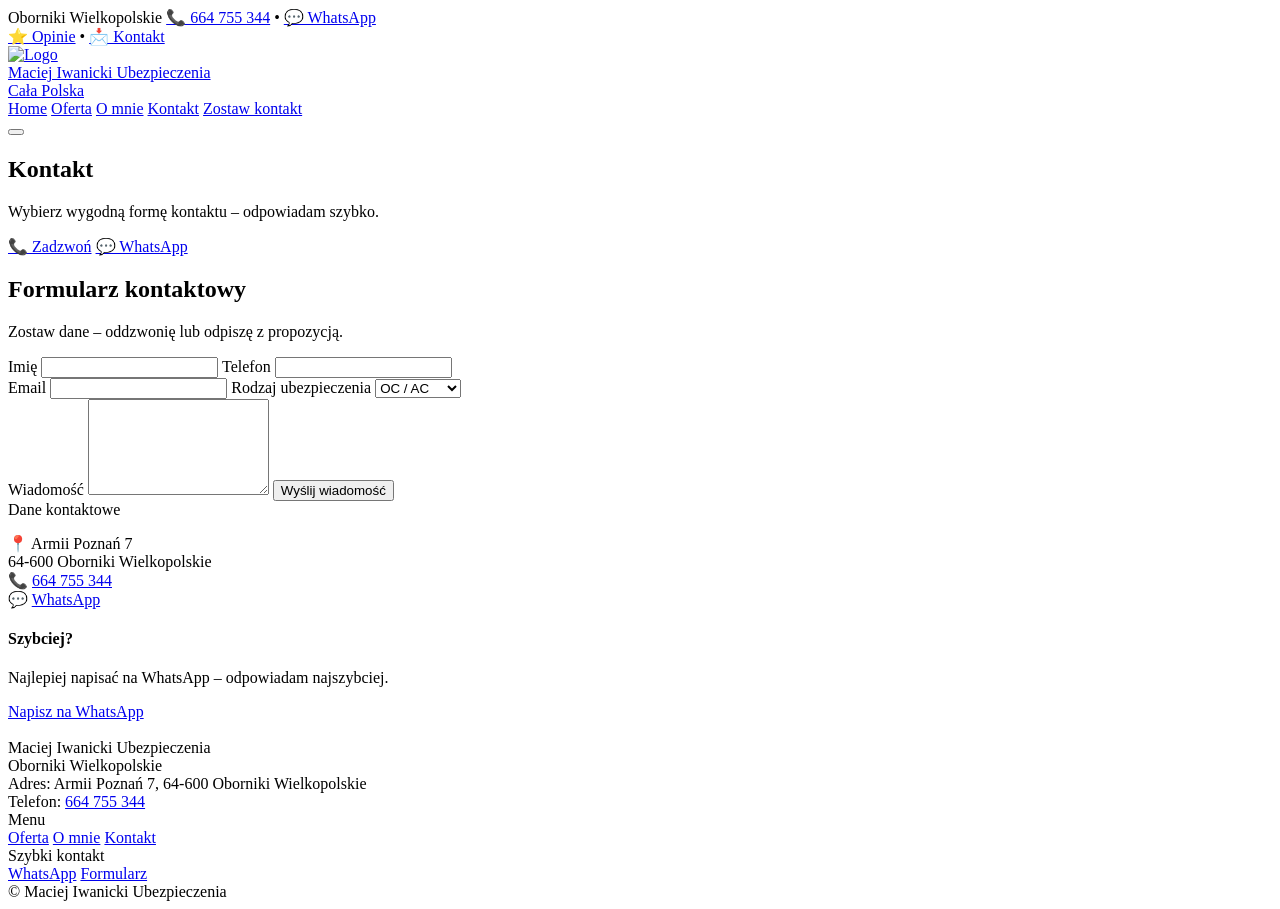
==== kontakt.html @ db76c438 "Add files via upload" ====
<!doctype html>
<html lang="pl">
<head>
  <meta charset="utf-8" />
  <meta name="viewport" content="width=device-width,initial-scale=1" />
  <meta name="description" content="Kontakt – Maciej Iwanicki Ubezpieczenia. Telefon, WhatsApp, formularz." />
  <title>Kontakt | Maciej Iwanicki Ubezpieczenia</title>

  <link rel="icon" href="assets/logo/logo.svg" type="image/svg+xml">
  <link rel="stylesheet" href="assets/css/style.css">
</head>

<body>

<!-- TOP BAR -->
<div class="topbar">
  <div class="container topbar__inner">
    <div class="topbar__left">
      <span class="badge">Oborniki Wielkopolskie</span>
      <a class="topbar__link" href="tel:+48664755344">📞 664 755 344</a>
      <span class="dot">•</span>
      <a class="topbar__link" target="_blank" rel="noopener"
         href="https://wa.me/48664755344">
         💬 WhatsApp
      </a>
    </div>
    <div class="topbar__right">
      <a class="topbar__link" href="index.html#opinie">⭐ Opinie</a>
      <span class="dot">•</span>
      <a class="topbar__link" href="kontakt.html">📩 Kontakt</a>
    </div>
  </div>
</div>

<!-- HEADER -->
<header class="header">
  <div class="container header__inner">
    <a class="brand" href="index.html">
      <img src="assets/logo/logo.svg" class="brand__logo" alt="Logo" />
      <div class="brand__text">
        <div class="brand__name">Maciej Iwanicki Ubezpieczenia</div>
        <div class="brand__sub">Cała Polska</div>
      </div>
    </a>

    <nav class="nav" id="nav">
      <a class="nav__link" href="index.html">Home</a>
      <a class="nav__link" href="oferta.html">Oferta</a>
      <a class="nav__link" href="o-mnie.html">O mnie</a>
      <a class="nav__link is-active" href="kontakt.html">Kontakt</a>
      <a class="btn btn--small btn--primary" href="#formularz">Zostaw kontakt</a>
    </nav>

    <button class="burger" id="burger">
      <span></span><span></span><span></span>
    </button>
  </div>
</header>

<main class="page">

  <!-- HERO -->
  <section class="pageHero">
    <div class="container pageHero__inner">
      <div>
        <h1>Kontakt</h1>
        <p class="muted">Wybierz wygodną formę kontaktu – odpowiadam szybko.</p>
      </div>
      <div class="pageHero__cta">
        <a class="btn btn--primary" href="tel:+48664755344">📞 Zadzwoń</a>
        <a class="btn btn--ghost" target="_blank"
           href="https://wa.me/48664755344">
           💬 WhatsApp
        </a>
      </div>
    </div>
  </section>

  <!-- FORMULARZ -->
  <section class="section" id="formularz">
    <div class="container twoCol">

      <div>
        <h2>Formularz kontaktowy</h2>
        <p class="muted">Zostaw dane – oddzwonię lub odpiszę z propozycją.</p>

        <!-- PODMIEŃ ID FORMULARZA -->
        <form class="form"
              action="https://formspree.io/f/xgvzkklz"
              method="POST">

          <div class="form__row">
            <label>
              Imię
              <input type="text" name="imie" required>
            </label>

            <label>
              Telefon
              <input type="tel" name="telefon">
            </label>
          </div>

          <div class="form__row">
            <label>
              Email
              <input type="email" name="email">
            </label>

            <label>
              Rodzaj ubezpieczenia
              <select name="rodzaj">
                <option>OC / AC</option>
                <option>Na życie</option>
                <option>Zdrowotne</option>
                <option>Majątkowe</option>
                <option>Firmowe</option>
                <option>Inne</option>
              </select>
            </label>
          </div>

          <label>
            Wiadomość
            <textarea name="wiadomosc" rows="6" required></textarea>
          </label>

          <button class="btn btn--primary testt" type="submit">
            Wyślij wiadomość
          </button>
        </form>
      </div>

      <!-- DANE -->
      <div class="infoCard">
        <div class="pill pill--blue">Dane kontaktowe</div>

        <div class="miniList" style="margin-top:15px;">
          <div>📍 Armii Poznań 7</div>
          <div>64-600 Oborniki Wielkopolskie</div>
          <div>📞 <a href="tel:+48664755344">664 755 344</a></div>
          <div>💬 <a target="_blank"
              href="https://wa.me/48664755344">WhatsApp</a></div>
        </div>

        <div class="line"></div>

        <h4>Szybciej?</h4>
        <p class="muted">Najlepiej napisać na WhatsApp – odpowiadam najszybciej.</p>

        <a class="btn btn--soft w100"
           target="_blank"
           href="https://wa.me/48664755344">
           Napisz na WhatsApp
        </a>
      </div>

    </div>
  </section>

</main>

<!-- IDENTYCZNA STOPKA -->
<footer class="footer">
  <div class="container footer__inner">
    <div class="footer__col">
      <div class="footer__brand">
        <img src="assets/logo/logo.svg" alt="" />
        <div>
          <div class="footer__name">Maciej Iwanicki Ubezpieczenia</div>
          <div class="footer__sub">Oborniki Wielkopolskie</div>
        </div>
      </div>
      <div class="footer__small">
        Adres: Armii Poznań 7, 64-600 Oborniki Wielkopolskie<br />
        Telefon: <a href="tel:+48664755344">664 755 344</a>
      </div>
    </div>

    <div class="footer__col">
      <div class="footer__title">Menu</div>
      <a href="oferta.html">Oferta</a>
      <a href="o-mnie.html">O mnie</a>
      <a href="kontakt.html">Kontakt</a>
    </div>

    <div class="footer__col">
      <div class="footer__title">Szybki kontakt</div>
      <a target="_blank" rel="noopener" href="https://wa.me/48664755344">WhatsApp</a>
      <a href="#formularz">Formularz</a>
    </div>
  </div>

  <div class="container footer__bottom">
    <div>© <span id="year"></span> Maciej Iwanicki Ubezpieczenia</div>
  </div>
</footer>

<script src="assets/js/main.js"></script>
</body>
</html>
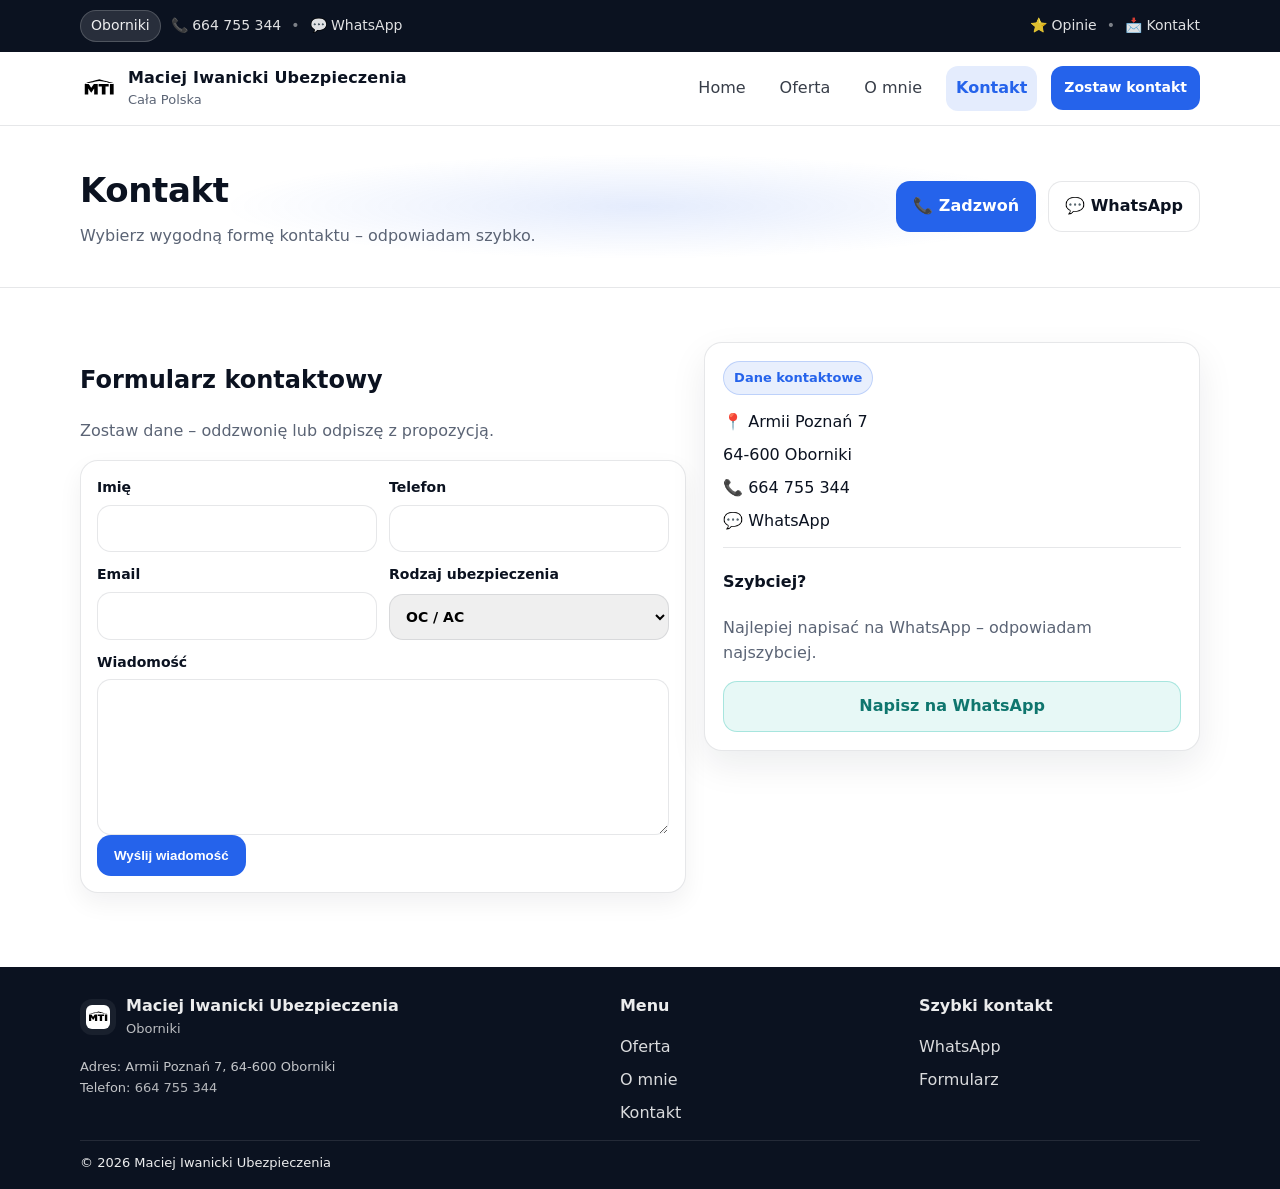
==== commit 35d4bb62: "Update kontakt.html" ====
--- a/kontakt.html
+++ b/kontakt.html
@@ -16,7 +16,7 @@
 <div class="topbar">
   <div class="container topbar__inner">
     <div class="topbar__left">
-      <span class="badge">Oborniki Wielkopolskie</span>
+      <span class="badge">Oborniki</span>
       <a class="topbar__link" href="tel:+48664755344">📞 664 755 344</a>
       <span class="dot">•</span>
       <a class="topbar__link" target="_blank" rel="noopener"
@@ -137,7 +137,7 @@
 
         <div class="miniList" style="margin-top:15px;">
           <div>📍 Armii Poznań 7</div>
-          <div>64-600 Oborniki Wielkopolskie</div>
+          <div>64-600 Oborniki </div>
           <div>📞 <a href="tel:+48664755344">664 755 344</a></div>
           <div>💬 <a target="_blank"
               href="https://wa.me/48664755344">WhatsApp</a></div>
@@ -168,11 +168,11 @@
         <img src="assets/logo/logo.svg" alt="" />
         <div>
           <div class="footer__name">Maciej Iwanicki Ubezpieczenia</div>
-          <div class="footer__sub">Oborniki Wielkopolskie</div>
+          <div class="footer__sub">Oborniki </div>
         </div>
       </div>
       <div class="footer__small">
-        Adres: Armii Poznań 7, 64-600 Oborniki Wielkopolskie<br />
+        Adres: Armii Poznań 7, 64-600 Oborniki <br />
         Telefon: <a href="tel:+48664755344">664 755 344</a>
       </div>
     </div>
@@ -198,4 +198,5 @@
 
 <script src="assets/js/main.js"></script>
 </body>
-</html>+
+</html>
--- a/assets/css/style.css
+++ b/assets/css/style.css
@@ -0,0 +1,504 @@
+:root{
+  --bg:#ffffff;
+  --text:#0b1220;
+  --muted:#5b6475;
+  --border: rgba(15,23,42,.10);
+
+  /* Kolory "osobno", bez miksowania tęczy */
+  --blue:#2563eb;     /* główny */
+  --navy:#0f2b5b;     /* premium akcent */
+  --mint:#14b8a6;     /* drugi akcent (np. CTA soft) */
+  --amber:#f59e0b;    /* małe znaczniki */
+  --card:#ffffff;
+  --alt:#f6f8ff;      /* sekcje jasne */
+  --shadow: 0 20px 50px rgba(15,23,42,.10);
+  --radius: 18px;
+}
+
+*{box-sizing:border-box}
+html,body{margin:0;padding:0}
+body{
+  font-family: ui-sans-serif, system-ui, -apple-system, Segoe UI, Roboto, Arial, "Apple Color Emoji","Segoe UI Emoji";
+  color:var(--text);
+  background:var(--bg);
+  line-height:1.55;
+}
+
+a{color:inherit;text-decoration:none}
+.container{width:min(1120px, 92%); margin:0 auto}
+
+.topbar{
+  background: #0b1220;
+  color: rgba(255,255,255,.92);
+  font-size:14px;
+}
+.topbar__inner{
+  display:flex; align-items:center; justify-content:space-between;
+  padding:10px 0;
+  gap:12px;
+}
+.topbar__left, .topbar__right{display:flex; align-items:center; gap:10px; flex-wrap:wrap}
+.topbar__link{opacity:.95}
+.topbar__link:hover{opacity:1}
+.dot{opacity:.5}
+.badge{
+  display:inline-flex; align-items:center; padding:4px 10px;
+  border-radius:999px;
+  background: rgba(255,255,255,.12);
+  border: 1px solid rgba(255,255,255,.18);
+}
+
+.header{
+  position:sticky; top:0; z-index:50;
+  background: rgba(255,255,255,.78);
+  backdrop-filter: blur(10px);
+  border-bottom: 1px solid var(--border);
+}
+.header__inner{
+  display:flex; align-items:center; justify-content:space-between;
+  padding:14px 0;
+  gap:14px;
+}
+
+.brand{display:flex; align-items:center; gap:10px}
+.brand__logo{width:38px; height:38px}
+.brand__name{font-weight:800; letter-spacing:.2px}
+.brand__sub{font-size:13px; color:var(--muted)}
+
+.nav{display:flex; align-items:center; gap:14px}
+.nav__link{
+  padding:10px 10px;
+  color: rgba(11,18,32,.82);
+  border-radius:12px;
+}
+.nav__link:hover{background: rgba(37,99,235,.08)}
+.nav__link.is-active{background: rgba(37,99,235,.12); color: var(--blue); font-weight:650}
+
+.burger{display:none; border:0; background:transparent; padding:10px; border-radius:12px}
+.burger:hover{background: rgba(37,99,235,.08)}
+.burger span{display:block; width:22px; height:2px; background:var(--text); margin:5px 0; border-radius:999px}
+
+.btn{
+  display:inline-flex; align-items:center; justify-content:center;
+  gap:10px;
+  padding:12px 16px;
+  border-radius: 14px;
+  border: 1px solid var(--border);
+  cursor:pointer;
+  transition: transform .12s ease, box-shadow .12s ease, background .12s ease;
+  user-select:none;
+  font-weight:650;
+}
+.btn:hover{transform: translateY(-1px); box-shadow: 0 12px 28px rgba(15,23,42,.12)}
+.btn--small{padding:10px 12px; border-radius: 12px; font-size:14px}
+
+.btn--primary{
+  background: var(--blue);
+  color:white;
+  border-color: rgba(37,99,235,.35);
+}
+.btn--ghost{
+  background: rgba(255,255,255,.70);
+}
+.btn--soft{
+  background: rgba(20,184,166,.10);
+  border-color: rgba(20,184,166,.30);
+  color: #0f766e;
+}
+
+.hero{
+  position:relative;
+  padding:60px 0 10px;
+  overflow:hidden;
+}
+.hero__inner{
+  display:grid;
+  grid-template-columns: 1.15fr .85fr;
+  align-items:center;
+  gap:26px;
+}
+.hero__bg{
+  position:absolute; inset:-40% -20% auto -20%;
+  height:520px;
+  background: radial-gradient(closest-side, rgba(37,99,235,.16), transparent 60%),
+              radial-gradient(closest-side, rgba(20,184,166,.10), transparent 55%);
+  pointer-events:none;
+}
+.kicker{
+  display:inline-flex;
+  padding:6px 12px;
+  border-radius:999px;
+  background: rgba(245,158,11,.12);
+  border: 1px solid rgba(245,158,11,.25);
+  color:#8a5a00;
+  font-weight:700;
+  font-size:14px;
+}
+.hero__title{
+  margin:14px 0 8px;
+  font-size: clamp(30px, 3.5vw, 48px);
+  line-height:1.08;
+  letter-spacing:-.6px;
+}
+.accent{color: var(--blue)}
+.hero__desc{color:var(--muted); font-size:16.5px; max-width: 58ch}
+.hero__cta{display:flex; gap:12px; flex-wrap:wrap; margin-top:18px}
+
+.hero__proof{display:grid; gap:10px; margin-top:16px}
+.proof{
+  display:flex; align-items:flex-start; gap:10px;
+  padding:12px 14px;
+  background: rgba(255,255,255,.70);
+  border: 1px solid var(--border);
+  border-radius: 14px;
+}
+.proof__icon{width:32px; height:32px; display:grid; place-items:center; border-radius:12px; background: rgba(37,99,235,.10)}
+.proof__text{color: rgba(11,18,32,.86)}
+
+.hero__visual{display:flex; justify-content:flex-end}
+.cardVisual{
+  width:min(420px, 100%);
+  border-radius: var(--radius);
+  background: white;
+  border: 1px solid var(--border);
+  box-shadow: var(--shadow);
+  padding: 18px;
+  position:relative;
+}
+.cardVisual img{width:100%; height:auto; display:block}
+.cardVisual__float{
+  position:absolute;
+  display:flex;
+  gap:8px;
+  align-items:center;
+}
+.cardVisual__float--1{top:16px; left:16px; flex-direction:column; align-items:flex-start}
+.cardVisual__float--2{bottom:16px; right:16px}
+
+.miniTag{
+  background: rgba(15,43,91,.06);
+  border: 1px solid rgba(15,43,91,.16);
+  color: var(--navy);
+  padding:7px 10px;
+  border-radius:999px;
+  font-weight:700;
+  font-size:13px;
+}
+.miniTag--alt{
+  background: rgba(20,184,166,.10);
+  border-color: rgba(20,184,166,.25);
+  color:#0f766e;
+}
+.miniStat{
+  padding:10px 12px;
+  border-radius: 14px;
+  border: 1px solid rgba(37,99,235,.18);
+  background: rgba(37,99,235,.08);
+  text-align:right;
+}
+.miniStat__big{font-size:22px; font-weight:900; color: var(--blue); line-height:1}
+.miniStat__small{font-size:12px; color: rgba(11,18,32,.70)}
+
+.section{padding:54px 0}
+.section--alt{background: var(--alt); border-top: 1px solid var(--border); border-bottom: 1px solid var(--border)}
+.section__head{margin-bottom: 18px}
+.section__head h2{margin:0 0 8px; font-size:28px; letter-spacing:-.3px}
+.section__head p{margin:0; color:var(--muted)}
+
+.grid4{
+  display:grid;
+  grid-template-columns: repeat(4, 1fr);
+  gap:14px;
+}
+.svc{
+  background: white;
+  border:1px solid var(--border);
+  border-radius: var(--radius);
+  padding:16px;
+  box-shadow: 0 10px 25px rgba(15,23,42,.06);
+  transition: transform .12s ease, box-shadow .12s ease;
+}
+.svc:hover{transform: translateY(-2px); box-shadow: 0 18px 40px rgba(15,23,42,.10)}
+.svc__icon{width:36px; height:36px}
+.svc__title{margin-top:10px; font-weight:850}
+.svc__desc{margin-top:4px; color:var(--muted); font-size:14px}
+
+.twoCol{
+  display:grid;
+  grid-template-columns: 1.1fr .9fr;
+  gap:18px;
+  align-items:start;
+}
+.muted{color:var(--muted)}
+.bullets{display:grid; gap:10px; margin:16px 0}
+.bullet{display:flex; gap:10px; align-items:flex-start}
+.bullet__dot{
+  width:10px; height:10px; margin-top:7px;
+  border-radius:50%;
+  background: var(--mint);
+  box-shadow: 0 0 0 6px rgba(20,184,166,.12);
+}
+
+.infoCard{
+  background:white;
+  border:1px solid var(--border);
+  border-radius: var(--radius);
+  padding:18px;
+  box-shadow: 0 14px 36px rgba(15,23,42,.08);
+}
+.infoCard__top{display:flex; align-items:center; gap:10px}
+.infoCard__icon{width:36px; height:36px}
+.infoCard__title{font-weight:900}
+.infoCard__sub{color:var(--muted); font-size:13px}
+
+.steps{margin:12px 0 0; padding-left: 18px; color: rgba(11,18,32,.86)}
+.steps li{margin:8px 0}
+.ctaRow{display:flex; gap:12px; flex-wrap:wrap; margin-top:14px}
+
+.reviews{
+  display:grid;
+  grid-template-columns: repeat(3, 1fr);
+  gap:14px;
+}
+.review{
+  background:white;
+  border:1px solid var(--border);
+  border-radius: var(--radius);
+  padding:16px;
+}
+.review__stars{color: #f59e0b; letter-spacing:1px}
+.review__text{margin-top:8px; font-weight:650}
+.review__meta{margin-top:8px; color:var(--muted); font-size:13px}
+
+.center{display:flex; justify-content:center; margin-top:16px}
+
+.finalCta{
+  padding:34px 0;
+  background: linear-gradient(180deg, rgba(37,99,235,.08), rgba(20,184,166,.06));
+  border-top: 1px solid var(--border);
+}
+.finalCta__inner{
+  display:flex; justify-content:space-between; align-items:center; gap:16px; flex-wrap:wrap;
+}
+.finalCta__buttons{display:flex; gap:12px; flex-wrap:wrap}
+
+.footer{
+  padding:26px 0 16px;
+  border-top: 1px solid var(--border);
+  background: #0b1220;
+  color: rgba(255,255,255,.92);
+}
+.footer a{color: rgba(255,255,255,.92); opacity:.92}
+.footer a:hover{opacity:1}
+.footer__inner{
+  display:grid;
+  grid-template-columns: 1.3fr .7fr .7fr;
+  gap:18px;
+  padding-bottom:14px;
+  border-bottom: 1px solid rgba(255,255,255,.10);
+}
+.footer__brand{display:flex; gap:10px; align-items:center}
+.footer__brand img{width:36px; height:36px; background: rgba(255,255,255,.06); border-radius: 12px; padding:6px}
+.footer__name{font-weight:900}
+.footer__sub{font-size:13px; opacity:.78}
+.footer__small{margin-top:10px; font-size:13px; opacity:.82}
+.footer__title{font-weight:850; margin-bottom:8px}
+.footer__col{display:grid; gap:8px; align-content:start}
+.footer__bottom{
+  display:flex; justify-content:space-between; gap:12px; flex-wrap:wrap;
+  padding-top:12px; font-size:13px;
+}
+.footer--simple .footer__bottom{border-top:0}
+
+.page{padding-bottom: 20px}
+.pageHero{
+  padding:38px 0;
+  background: radial-gradient(closest-side, rgba(37,99,235,.12), transparent 65%);
+  border-bottom: 1px solid var(--border);
+}
+.pageHero__inner{
+  display:flex; justify-content:space-between; align-items:center; gap:14px; flex-wrap:wrap;
+}
+.pageHero__cta{display:flex; gap:12px; flex-wrap:wrap}
+.pageHero h1{margin:0; font-size:34px; letter-spacing:-.4px}
+.pageHero p{margin:8px 0 0}
+
+.offerGrid{
+  display:grid;
+  grid-template-columns: repeat(3, 1fr);
+  gap:14px;
+}
+.offerCard{
+  background:white;
+  border:1px solid var(--border);
+  border-radius: var(--radius);
+  padding:16px;
+  box-shadow: 0 10px 25px rgba(15,23,42,.06);
+}
+.offerCard__head{display:flex; align-items:center; gap:10px}
+.offerCard__head img{width:34px; height:34px}
+.offerCard h2{margin:0; font-size:18px}
+.link{display:inline-flex; margin-top:10px; color:var(--blue); font-weight:800}
+.link:hover{text-decoration:underline}
+
+.form{
+  margin-top:14px;
+  background: white;
+  border:1px solid var(--border);
+  border-radius: var(--radius);
+  padding:16px;
+  box-shadow: 0 10px 25px rgba(15,23,42,.06);
+}
+.form label{display:grid; gap:6px; font-weight:750; font-size:14px}
+.form input, .form select, .form textarea{
+  width:100%;
+  padding:12px 12px;
+  border-radius: 14px;
+  border:1px solid var(--border);
+  outline:none;
+  font: inherit;
+}
+.form input:focus, .form select:focus, .form textarea:focus{
+  border-color: rgba(37,99,235,.45);
+  box-shadow: 0 0 0 4px rgba(37,99,235,.12);
+}
+.form__row{display:grid; grid-template-columns: 1fr 1fr; gap:12px; margin-bottom:12px}
+.form__note{margin:10px 0 0; font-size:13px}
+.honeypot{display:none !important}
+
+.pill{
+  display:inline-flex;
+  padding:6px 10px;
+  border-radius:999px;
+  background: rgba(15,43,91,.08);
+  border: 1px solid rgba(15,43,91,.18);
+  color: var(--navy);
+  font-weight:850;
+  font-size:13px;
+}
+.pill--blue{
+  background: rgba(37,99,235,.10);
+  border-color: rgba(37,99,235,.22);
+  color: var(--blue);
+}
+.mt8{margin-top:8px}
+.w100{width:100%}
+.line{height:1px; background: var(--border); margin:14px 0}
+.miniList{display:grid; gap:8px; margin-top:10px}
+
+@media (max-width: 980px){
+  .hero__inner{grid-template-columns:1fr; padding-bottom: 14px}
+  .hero__visual{justify-content:flex-start}
+  .grid4{grid-template-columns: repeat(2, 1fr)}
+  .twoCol{grid-template-columns:1fr}
+  .reviews{grid-template-columns:1fr}
+  .offerGrid{grid-template-columns:1fr}
+}
+
+@media (max-width: 760px){
+  .nav{
+    position: fixed; inset: 64px 12px auto 12px;
+    background: rgba(255,255,255,.96);
+    border: 1px solid var(--border);
+    border-radius: 18px;
+    padding: 12px;
+    box-shadow: var(--shadow);
+    display:none;
+    flex-direction:column;
+    align-items:stretch;
+  }
+  .nav.is-open{display:flex}
+  .burger{display:inline-block}
+  .form__row{grid-template-columns:1fr}
+}
+
+.mapWrap{
+  width:100%;
+  height:100%;
+  border-radius: 24px;
+  overflow:hidden;
+}
+.mapWrap iframe{
+  width:100%;
+  height:100%;
+  border:0;
+  display:block;
+}
+.cardVisual--map{
+  min-height: 420px;
+}
+.mapWrap{
+  width:100%;
+  height:100%;
+  border-radius: 24px;
+  overflow:hidden;
+}
+
+.mapWrap iframe{
+  width:100%;
+  height:100%;
+  border:0;
+  display:block;
+}
+
+.cardVisual--map{
+  min-height: 420px;
+  padding: 0; /* ważne, żeby mapa była od krawędzi */
+}
+
+.cardVisual--map .cardVisual__float{
+  z-index: 2;
+}
+
+.cardVisual--map::before{
+  content:"";
+  position:absolute;
+  inset:0;
+  border-radius: var(--radius);
+  box-shadow: inset 0 0 0 1px var(--border);
+  pointer-events:none;
+}
+/* Karta mapy */
+.cardVisual--map{
+  min-height: 420px;
+  padding: 14px;
+  border-radius: 28px;
+  overflow: hidden;
+  position: relative;
+}
+
+/* Ramka mapy (to robi prawdziwe zaokrąglenie) */
+.mapWrap{
+  width: 100%;
+  height: 100%;
+  border-radius: 22px;
+  overflow: hidden;
+  position: relative;
+  background: #fff;
+}
+
+/* Iframe mapy — powiększamy minimalnie, żeby nie było widać ostrych rogów */
+.mapWrap iframe{
+  width: 104%;
+  height: 104%;
+  border: 0;
+  display: block;
+  position: absolute;
+  top: -2%;
+  left: -2%;
+}
+
+/* Pływające elementy nad mapą */
+.cardVisual--map .cardVisual__float{
+  z-index: 3;
+}
+
+/* Delikatna „szklista” ramka jak w reszcie UI */
+.cardVisual--map::after{
+  content:"";
+  position:absolute;
+  inset:0;
+  border-radius: 28px;
+  box-shadow: inset 0 0 0 1px rgba(15,23,42,.10);
+  pointer-events:none;
+}
